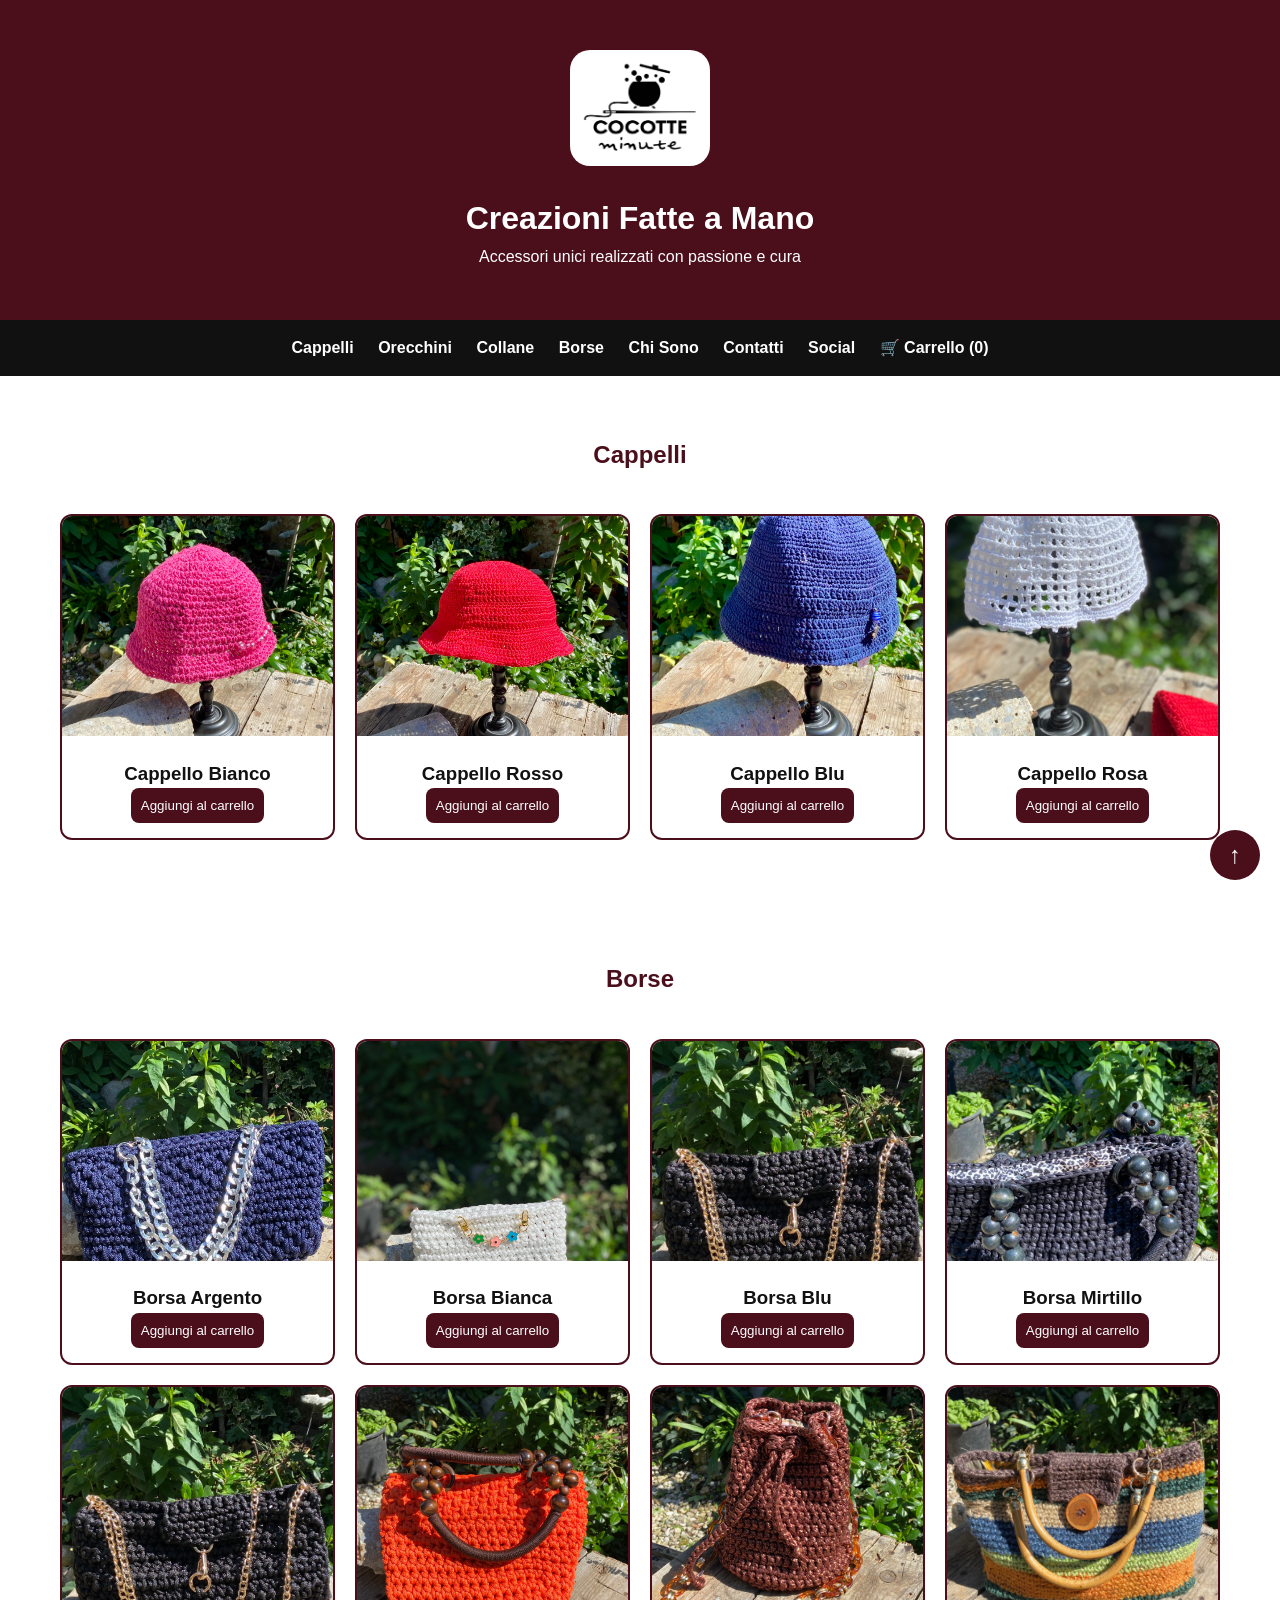
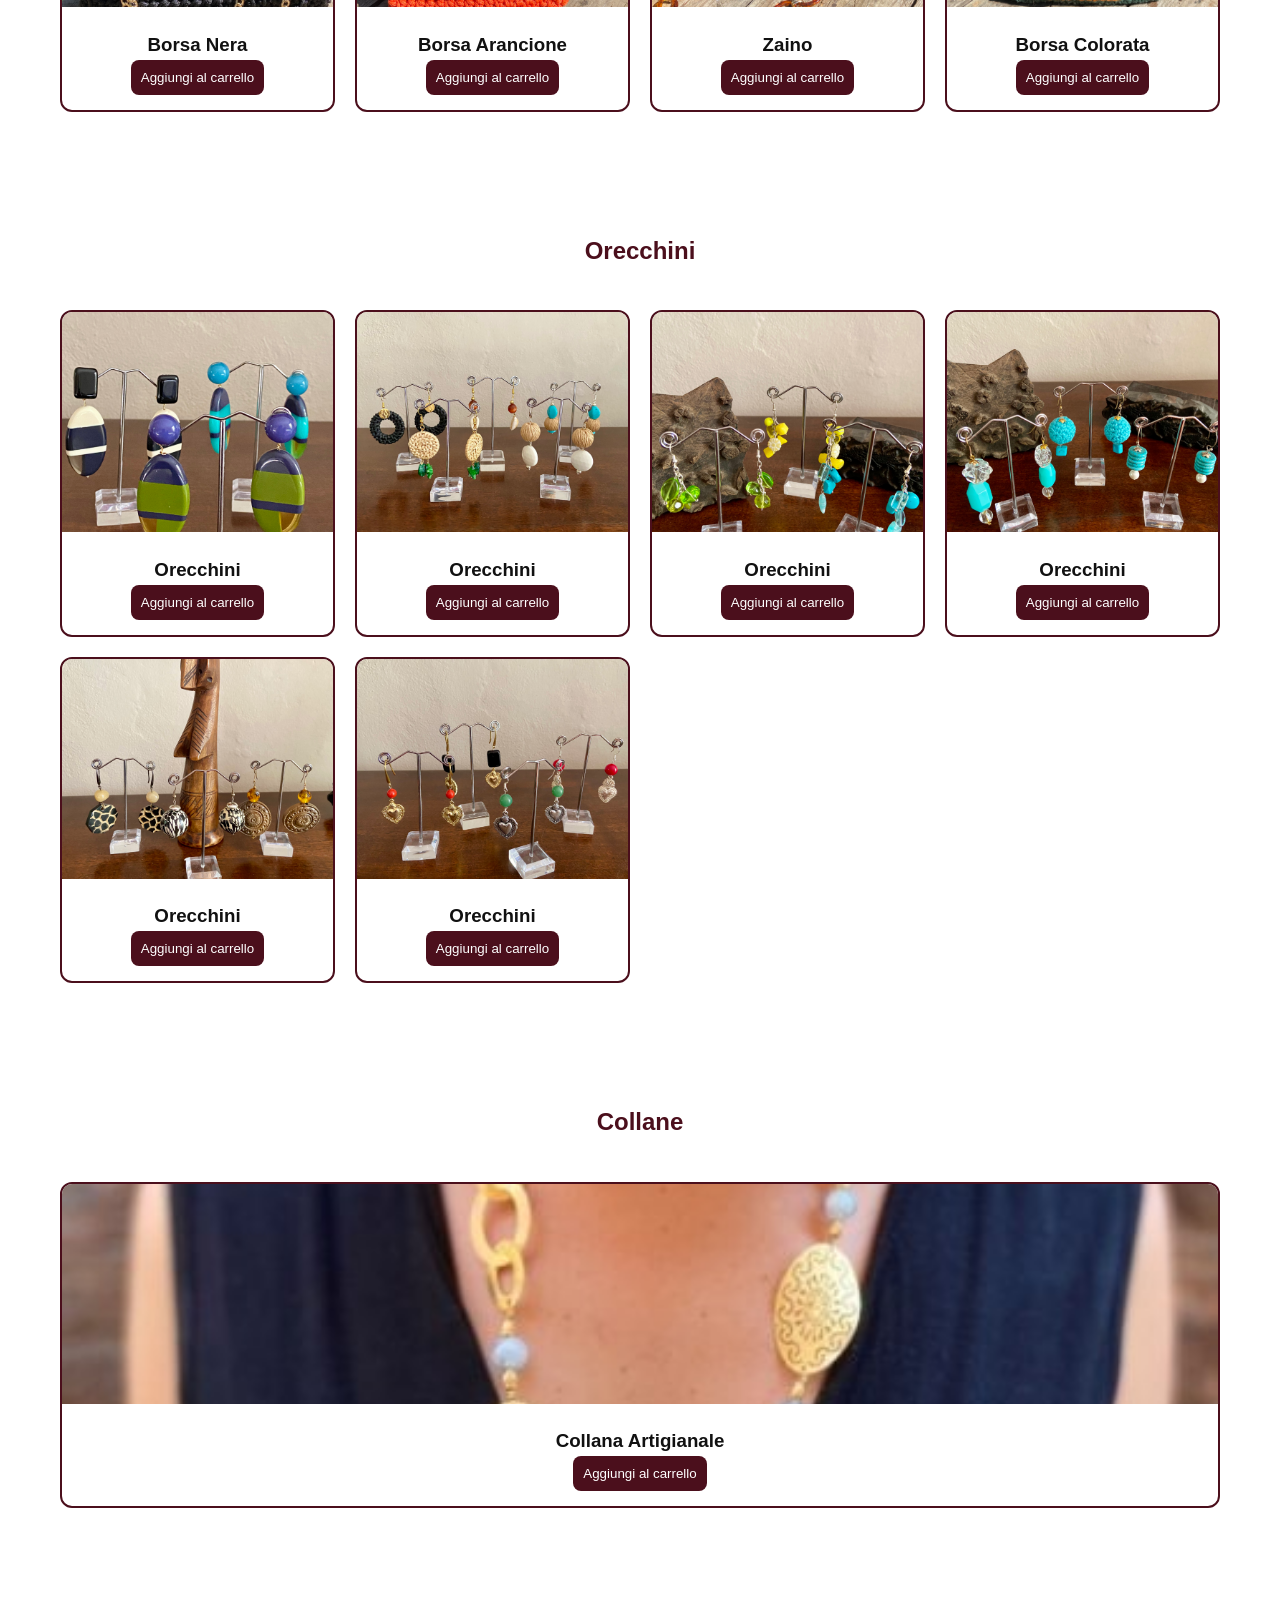
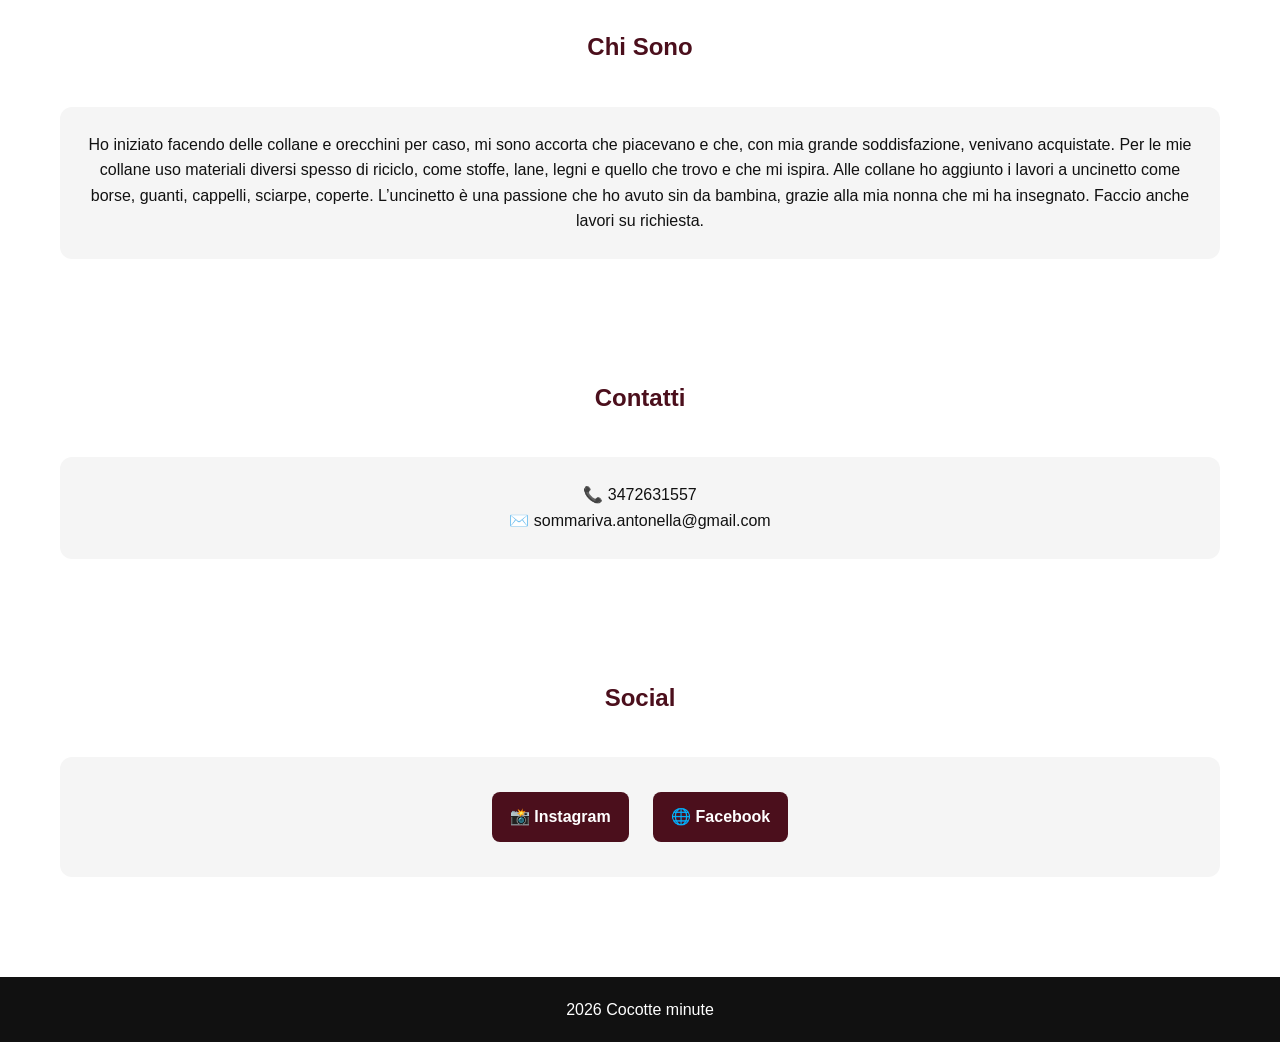
==== index.html @ 90e1b0a0 "Add files via upload" ====
<!DOCTYPE html>
<html lang="it">
<head>
<meta charset="UTF-8">
<meta name="viewport" content="width=device-width, initial-scale=1.0">
<title>Cocotte minute</title>
<link rel="stylesheet" href="style.css">
</head>

<body id="top">

<header>
  <img src="logo.jpg" alt="Logo" class="logo">
  <h1>Creazioni Fatte a Mano</h1>
  <p>Accessori unici realizzati con passione e cura</p>
</header>

<nav>
  <a href="#cappelli">Cappelli</a>
  <a href="#orecchini">Orecchini</a>
  <a href="#collane">Collane</a>
  <a href="#borse">Borse</a>
  <a href="#chi-sono">Chi Sono</a>
  <a href="#contatti">Contatti</a>
  <a href="#social">Social</a>
  <a href="#" onclick="toggleCart()">🛒 Carrello (<span id="cart-count">0</span>)</a>
</nav>

<!-- CARRELLO -->
<div id="cart" class="cart">

  <h3>Il tuo ordine</h3>

  <div id="cart-items"></div>

  <button class="order-btn" onclick="openOrderModal()">
    Invia richiesta ordine
  </button>

  <button class="clear-btn" onclick="clearCart()">
    🛒 Svuota carrello
  </button>

  <button class="close-btn" onclick="toggleCart()">
    Chiudi
  </button>

</div>

<!-- MODALE ORDINE -->
<div id="orderModal" class="modal">

  <div class="modal-content">

    <h3>Personalizza qui il tuo messaggio</h3>

    <textarea id="orderText"></textarea>

    <button onclick="sendEmail()">✉️ Invia con Gmail</button>
    <button onclick="sendWhatsApp()">📞 WhatsApp</button>
    <button onclick="closeModal()">Annulla</button>

  </div>

</div>

<!-- CAPPELLI -->
<section id="cappelli">

  <h2 class="titolo-sezione">Cappelli</h2>

  <div class="griglia-prodotti">

    <div class="card">
      <img src="capbianco.jpg" alt="Cappello Bianco">
      <div class="card-content">
        <h3>Cappello Bianco</h3>
        <button class="add-btn" onclick="addToCart('Cappello Bianco')">Aggiungi al carrello</button>
      </div>
    </div>

    <div class="card">
      <img src="caprosso.jpg" alt="Cappello Rosso">
      <div class="card-content">
        <h3>Cappello Rosso</h3>
        <button class="add-btn" onclick="addToCart('Cappello Rosso')">Aggiungi al carrello</button>
      </div>
    </div>

    <div class="card">
      <img src="capblu.jpg" alt="Cappello Blu">
      <div class="card-content">
        <h3>Cappello Blu</h3>
        <button class="add-btn" onclick="addToCart('Cappello Blu')">Aggiungi al carrello</button>
      </div>
    </div>

    <div class="card">
      <img src="caprosa.jpg" alt="Cappello Rosa">
      <div class="card-content">
        <h3>Cappello Rosa</h3>
        <button class="add-btn" onclick="addToCart('Cappello Rosa')">Aggiungi al carrello</button>
      </div>
    </div>

  </div>
</section>

<!-- BORSE -->
<section id="borse">

  <h2 class="titolo-sezione">Borse</h2>

  <div class="griglia-prodotti">

    <div class="card">
      <img src="borsaarg.jpg" alt="Borsa Argento">
      <div class="card-content">
        <h3>Borsa Argento</h3>
        <button class="add-btn" onclick="addToCart('Borsa Argento')">Aggiungi al carrello</button>
      </div>
    </div>

    <div class="card">
      <img src="borsabianca.jpg" alt="Borsa Bianca">
      <div class="card-content">
        <h3>Borsa Bianca</h3>
        <button class="add-btn" onclick="addToCart('Borsa Bianca')">Aggiungi al carrello</button>
      </div>
    </div>

    <div class="card">
      <img src="borsablu.jpg" alt="Borsa Blu">
      <div class="card-content">
        <h3>Borsa Blu</h3>
        <button class="add-btn" onclick="addToCart('Borsa Blu')">Aggiungi al carrello</button>
      </div>
    </div>

    <div class="card">
      <img src="borsamirt.jpg" alt="Borsa Mirtillo">
      <div class="card-content">
        <h3>Borsa Mirtillo</h3>
        <button class="add-btn" onclick="addToCart('Borsa Mirtillo')">Aggiungi al carrello</button>
      </div>
    </div>

    <div class="card">
      <img src="borsanera.jpg" alt="Borsa Nera">
      <div class="card-content">
        <h3>Borsa Nera</h3>
        <button class="add-btn" onclick="addToCart('Borsa Nera')">Aggiungi al carrello</button>
      </div>
    </div>

    <div class="card">
      <img src="borsaara.jpg" alt="Borsa Arancione">
      <div class="card-content">
        <h3>Borsa Arancione</h3>
        <button class="add-btn" onclick="addToCart('Borsa Arancione')">Aggiungi al carrello</button>
      </div>
    </div>

    <div class="card">
      <img src="borsazaino.jpg" alt="Zaino">
      <div class="card-content">
        <h3>Zaino</h3>
        <button class="add-btn" onclick="addToCart('Zaino')">Aggiungi al carrello</button>
      </div>
    </div>

    <div class="card">
      <img src="borsacol.jpg" alt="Borsa Colorata">
      <div class="card-content">
        <h3>Borsa Colorata</h3>
        <button class="add-btn" onclick="addToCart('Borsa Colorata')">Aggiungi al carrello</button>
      </div>
    </div>

  </div>
</section>

<!-- ORECCHINI -->
<section id="orecchini">

  <h2 class="titolo-sezione">Orecchini</h2>

  <div class="griglia-prodotti">

    <div class="card">
      <img src="orecchini.jpg" alt="Orecchini">
      <div class="card-content">
        <h3>Orecchini</h3>
        <button class="add-btn" onclick="addToCart('Orecchini')">Aggiungi al carrello</button>
      </div>
    </div>

    <div class="card">
      <img src="orecchini1.jpg" alt="Orecchini 1">
      <div class="card-content">
        <h3>Orecchini</h3>
        <button class="add-btn" onclick="addToCart('Orecchini 1')">Aggiungi al carrello</button>
      </div>
    </div>

    <div class="card">
      <img src="orecchini2.jpg" alt="Orecchini 2">
      <div class="card-content">
        <h3>Orecchini</h3>
        <button class="add-btn" onclick="addToCart('Orecchini 2')">Aggiungi al carrello</button>
      </div>
    </div>

    <div class="card">
      <img src="orecchini3.jpg" alt="Orecchini 3">
      <div class="card-content">
        <h3>Orecchini</h3>
        <button class="add-btn" onclick="addToCart('Orecchini 3')">Aggiungi al carrello</button>
      </div>
    </div>

    <div class="card">
      <img src="orecchini4.jpg" alt="Orecchini 4">
      <div class="card-content">
        <h3>Orecchini</h3>
        <button class="add-btn" onclick="addToCart('Orecchini 4')">Aggiungi al carrello</button>
      </div>
    </div>

    <div class="card">
      <img src="orecchini5.jpg" alt="Orecchini 5">
      <div class="card-content">
        <h3>Orecchini</h3>
        <button class="add-btn" onclick="addToCart('Orecchini 5')">Aggiungi al carrello</button>
      </div>
    </div>

  </div>
</section>

<!-- COLLANE -->
<section id="collane">

  <h2 class="titolo-sezione">Collane</h2>

  <div class="griglia-prodotti">
    <div class="card">
      <img src="collana.jpg" alt="Collana">
      <div class="card-content">
        <h3>Collana Artigianale</h3>
        <button class="add-btn" onclick="addToCart('Collana Artigianale')">Aggiungi al carrello</button>
      </div>
    </div>
  </div>

</section>

<!-- CHI SONO -->
<section id="chi-sono">
  <h2 class="titolo-sezione">Chi Sono</h2>
  <div class="chi-sono">
    <p>Ho iniziato facendo delle collane e orecchini per caso, mi sono accorta che piacevano e che, con mia grande soddisfazione, venivano acquistate. 
      Per le mie collane uso materiali diversi spesso di riciclo, come stoffe, lane, legni e quello che trovo e che mi ispira. 
      Alle collane ho aggiunto i lavori a uncinetto come borse, guanti, cappelli, sciarpe, coperte.
      L’uncinetto è una passione che ho avuto sin da bambina, grazie alla mia nonna che mi ha insegnato. 
      Faccio anche lavori su richiesta.
      </p>
  </div>
</section>

<!-- CONTATTI -->
<section id="contatti">

  <h2 class="titolo-sezione">Contatti</h2>

  <div class="contatti-box">

    <p>📞 3472631557</p>
    <a href="tel:+393472631557" class="phone-btn">📞Chiama subito</a>

    <p>✉️ sommariva.antonella@gmail.com</p>
    <a href="mailto:sommariva.antonella@gmail.com" class="phone-btn">✉️ Invia email</a>

  </div>

</section>

<!-- SOCIAL -->
<section id="social">

  <h2 class="titolo-sezione">Social</h2>

  <div class="social-box">
    <a href="https://instagram.com/tuoprofilo" target="_blank">📸 Instagram</a>
    <a href="https://facebook.com/tuoprofilo" target="_blank">🌐 Facebook</a>
  </div>

</section>

<footer>
  <p>2026 Cocotte minute</p>
</footer>

<a href="#top" class="torna-su">↑</a>

<script>

/* SOLO MODIFICA MAIL GMAIL */

function sendEmail(){

  let text = document.getElementById('orderText').value;

  let url = "https://mail.google.com/mail/?view=cm&fs=1"
    + "&to=sommariva.antonella@gmail.com"
    + "&su=" + encodeURIComponent("Nuovo ordine dal sito")
    + "&body=" + encodeURIComponent(text);

  window.open(url, "_blank");
}


let cart = [];

function addToCart(item){
  const existing = cart.find(p => p.name === item);
  if(existing) existing.qty++;
  else cart.push({name:item, qty:1});
  updateCart();
}

function updateCart(){
  let total = 0;
  cart.forEach(i => total += i.qty);

  document.getElementById("cart-count").innerText = total;

  const cartItems = document.getElementById("cart-items");

  if(cart.length === 0){
    cartItems.innerHTML = "<p style='text-align:center;padding:20px;'>🛒Il carrello è vuoto</p>";
    return;
  }

  cartItems.innerHTML = cart.map((item,index)=>
    `<div class="cart-item">
      <span>${item.name}</span>
      <div class="qty-controls">
        <button onclick="decreaseQty(${index})">-</button>
        <span>${item.qty}</span>
        <button onclick="increaseQty(${index})">+</button>
      </div>
    </div>`
  ).join("");
}

function increaseQty(i){ cart[i].qty++; updateCart(); }
function decreaseQty(i){ cart[i].qty>1 ? cart[i].qty-- : cart.splice(i,1); updateCart(); }

function toggleCart(){
  document.getElementById('cart').classList.toggle('open');
  updateCart();
}

function clearCart(){
  cart = [];
  updateCart();
}

function openOrderModal(){
  let text = "Ordine:\n\n";
  cart.forEach(i => text += i.name+" x"+i.qty+"\n");
  document.getElementById('orderText').value = text;
  document.getElementById('orderModal').style.display="flex";
}

function closeModal(){
  document.getElementById('orderModal').style.display="none";
}

function sendWhatsApp(){
  let text = document.getElementById('orderText').value;
  window.open("https://wa.me/393472631557?text="+encodeURIComponent(text));
}

</script>

</body>
</html>
---- style.css ----
*{
  margin:0;
  padding:0;
  box-sizing:border-box;
  font-family:Arial, Helvetica, sans-serif;
}

body{
  background:#fff;
  color:#111;
  line-height:1.6;
}

header{
  background:#4b0f1c;
  color:#fff;
  text-align:center;
  padding:50px 20px;
}

nav{
  background:#111;
  text-align:center;
  padding:15px;
  position:sticky;
  top:0;
  z-index:10;
}

nav a{
  color:#fff;
  margin:0 10px;
  text-decoration:none;
  font-weight:bold;
}

section{
  max-width:1200px;
  margin:auto;
  padding:60px 20px;
}

.titolo-sezione{
  text-align:center;
  color:#4b0f1c;
  margin-bottom:40px;
}

.griglia-prodotti{
  display:grid;
  grid-template-columns:repeat(auto-fit,minmax(250px,1fr));
  gap:20px;
}

.card{
  border:2px solid #4b0f1c;
  border-radius:12px;
  overflow:hidden;
  background:#fff;
}

.card img{
  width:100%;
  height:220px;
  object-fit:cover;
}

.card-content{
  padding:15px;
  text-align:center;
}

.add-btn{
  background:#4b0f1c;
  color:#fff;
  border:none;
  padding:10px;
  border-radius:8px;
  cursor:pointer;
}

.contatti-box,.chi-sono,.social-box{
  background:#f5f5f5;
  padding:25px;
  border-radius:12px;
  text-align:center;
}

.social-box a{
  display:inline-flex;
  align-items:center;
  gap:8px;
  margin:10px;
  padding:12px 18px;
  background:#4b0f1c;
  color:#fff;
  text-decoration:none;
  border-radius:8px;
  font-weight:bold;
}

.social-box a:hover{
  background:#2d0912;
}

footer{
  background:#111;
  color:#fff;
  text-align:center;
  padding:20px;
  margin-top:40px;
}

.torna-su{
  position:fixed;
  bottom:20px;
  right:20px;
  width:50px;
  height:50px;
  border-radius:50%;
  background:#4b0f1c;
  color:#fff;
  display:flex;
  align-items:center;
  justify-content:center;
  text-decoration:none;
  font-size:1.5rem;
  z-index:999;
}

.cart{
  position:fixed;
  top:0;
  right:-320px;
  width:300px;
  height:100%;
  background:#fff;
  border-left:3px solid #4b0f1c;
  padding:20px;
  transition:0.3s;
  z-index:1000;
}

.cart.open{
  right:0;
}

.order-btn,
.close-btn,
.clear-btn{
  width:100%;
  margin-top:10px;
  padding:10px;
  border:none;
  cursor:pointer;
  background:#111;
  color:#fff;
  border-radius:8px;
  font-weight:bold;
  transition:0.2s;
}

.order-btn:hover,
.close-btn:hover,
.clear-btn:hover{
  background:#4b0f1c;
}

.modal{
  display:none;
  position:fixed;
  top:0;
  left:0;
  width:100%;
  height:100%;
  background:rgba(0,0,0,0.6);
  justify-content:center;
  align-items:center;
  z-index:2000;
}

.modal-content{
  background:#fff;
  padding:20px;
  width:90%;
  max-width:400px;
  border-radius:12px;
}

.modal-content textarea{
  width:100%;
  height:120px;
  margin:10px 0;
}

.modal-content button{
  width:100%;
  margin-top:10px;
  padding:10px;
  background:#4b0f1c;
  color:#fff;
  border:none;
  border-radius:8px;
  cursor:pointer;
}

/* RESPONSIVE */
@media (max-width:768px){
  nav{
    display:flex;
    flex-wrap:wrap;
    justify-content:center;
  }

  nav a{
    margin:5px;
    font-size:14px;
  }

  .griglia-prodotti{
    grid-template-columns:repeat(auto-fit,minmax(180px,1fr));
  }

  .card img{
    height:160px;
  }
}

@media (max-width:480px){
  nav a{
    font-size:12px;
    padding:4px;
  }

  .modal-content{
    width:95%;
  }
}

/* CARRELLO */

.cart-item{
  display:flex;
  justify-content:space-between;
  align-items:center;
  margin:15px 0;
}

.qty-controls{
  display:flex;
  align-items:center;
  gap:10px;
}

.qty-controls button{
  width:28px;
  height:28px;
  border:none;
  background:#4b0f1c;
  color:white;
  border-radius:5px;
  cursor:pointer;
}

/* BOTTONE TELEFONO */

.phone-btn{
  display:none;
}

@media (max-width:768px){

  .phone-btn{
    display:inline-block;
    margin-top:15px;
    background:#4b0f1c;
    color:white;
    padding:12px 18px;
    border-radius:8px;
    text-decoration:none;
    font-weight:bold;
  }

}
.logo{
  width:140px;
  max-width:80%;
  margin-bottom:20px;
  border-radius:20px;
  object-fit:cover;
}
@media (max-width:768px){

  .logo{
    width:100px;
  }

}
.clear-btn{
  width:100%;
  margin-top:10px;
  padding:10px;
  border:none;
  cursor:pointer;
  background:#111;
  color:#fff;
  border-radius:8px;
  font-weight:bold;
}

.clear-btn:hover{
  background:#4b0f1c;
}
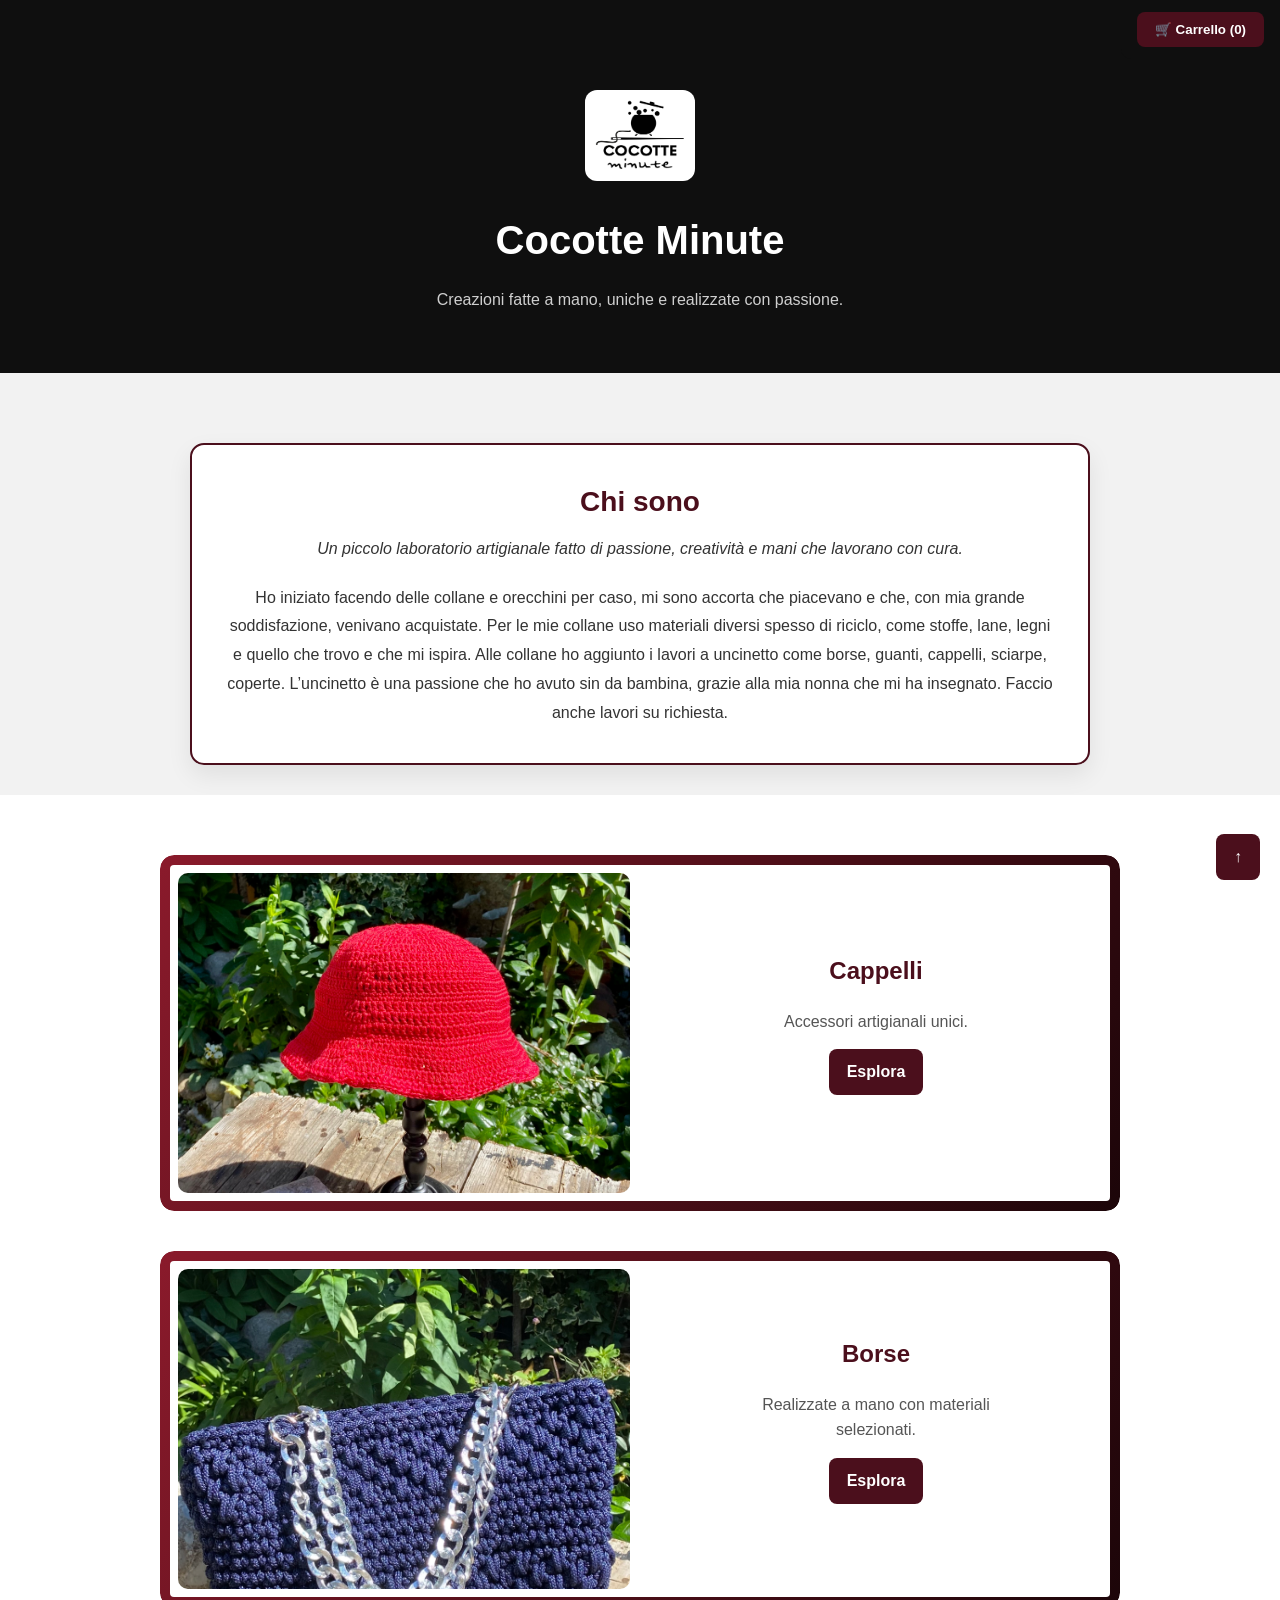
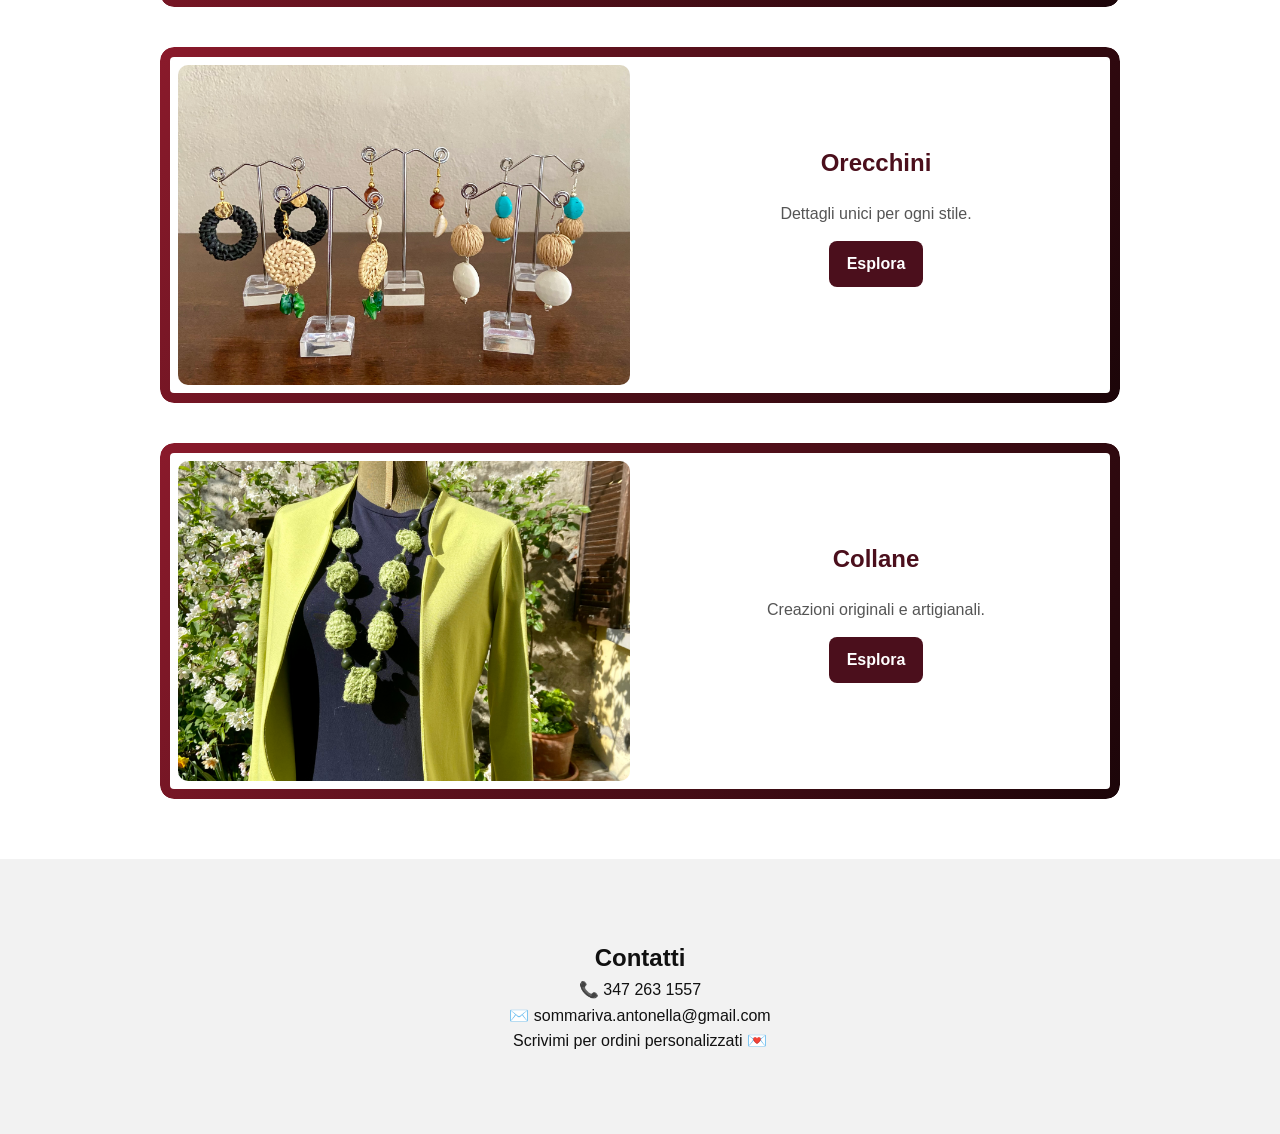
==== commit 84f6b8d7: "Sito aggiornato con nuovi file e immagini" ====
--- a/index.html
+++ b/index.html
@@ -3,28 +3,18 @@
 <head>
 <meta charset="UTF-8">
 <meta name="viewport" content="width=device-width, initial-scale=1.0">
-<title>Cocotte minute</title>
-<link rel="stylesheet" href="style.css">
+<title>Cocotte Minute</title>
+<link rel="stylesheet" href="style.css?v=4">
 </head>
 
 <body id="top">
 
-<header>
-  <img src="logo.jpg" alt="Logo" class="logo">
-  <h1>Creazioni Fatte a Mano</h1>
-  <p>Accessori unici realizzati con passione e cura</p>
-</header>
-
-<nav>
-  <a href="#cappelli">Cappelli</a>
-  <a href="#orecchini">Orecchini</a>
-  <a href="#collane">Collane</a>
-  <a href="#borse">Borse</a>
-  <a href="#chi-sono">Chi Sono</a>
-  <a href="#contatti">Contatti</a>
-  <a href="#social">Social</a>
-  <a href="#" onclick="toggleCart()">🛒 Carrello (<span id="cart-count">0</span>)</a>
-</nav>
+<!-- TOP BAR -->
+<div class="topbar">
+  <button onclick="toggleCart()">
+    🛒 Carrello (<span id="cart-count">0</span>)
+  </button>
+</div>
 
 <!-- CARRELLO -->
 <div id="cart" class="cart">
@@ -33,358 +23,223 @@
 
   <div id="cart-items"></div>
 
-  <button class="order-btn" onclick="openOrderModal()">
-    Invia richiesta ordine
-  </button>
-
-  <button class="clear-btn" onclick="clearCart()">
-    🛒 Svuota carrello
-  </button>
-
-  <button class="close-btn" onclick="toggleCart()">
-    Chiudi
-  </button>
+  <!-- BOTTONI IN COLONNA -->
+  <div class="cart-buttons">
+
+    <button class="btn" onclick="openOrder()">Acquista</button>
+    <button class="btn" onclick="clearCart()">Svuota carrello</button>
+    <button class="btn" onclick="toggleCart()">Chiudi</button>
+
+  </div>
 
 </div>
 
-<!-- MODALE ORDINE -->
+<!-- MODAL ORDINE -->
 <div id="orderModal" class="modal">
 
   <div class="modal-content">
 
-    <h3>Personalizza qui il tuo messaggio</h3>
+    <h3>Completa il tuo ordine</h3>
 
     <textarea id="orderText"></textarea>
 
-    <button onclick="sendEmail()">✉️ Invia con Gmail</button>
-    <button onclick="sendWhatsApp()">📞 WhatsApp</button>
-    <button onclick="closeModal()">Annulla</button>
+    <button class="btn" onclick="sendWhatsApp()">WhatsApp</button>
+    <button class="btn" onclick="sendEmail()">Gmail</button>
+    <button class="btn" onclick="closeModal()">Chiudi</button>
 
   </div>
 
 </div>
 
-<!-- CAPPELLI -->
-<section id="cappelli">
-
-  <h2 class="titolo-sezione">Cappelli</h2>
-
-  <div class="griglia-prodotti">
-
-    <div class="card">
-      <img src="capbianco.jpg" alt="Cappello Bianco">
-      <div class="card-content">
-        <h3>Cappello Bianco</h3>
-        <button class="add-btn" onclick="addToCart('Cappello Bianco')">Aggiungi al carrello</button>
+<!-- HERO -->
+<header class="hero-top">
+
+  <img src="logo.jpg" class="logo" alt="logo">
+
+  <h1>Cocotte Minute</h1>
+
+  <p>Creazioni fatte a mano, uniche e realizzate con passione.</p>
+
+</header>
+<section class="about-intro">
+
+  <div class="about-box">
+
+    <h2>Chi sono</h2>
+
+    <p class="about-subtitle">
+    Un piccolo laboratorio artigianale fatto di passione, creatività e mani che lavorano con cura.
+    </p>
+
+    <p>
+    Ho iniziato facendo delle collane e orecchini per caso, mi sono accorta che piacevano e che, con mia grande soddisfazione, venivano acquistate.
+	Per le mie collane uso materiali diversi spesso di riciclo, come stoffe, lane, legni e quello che trovo e che mi ispira.
+	Alle collane ho aggiunto i lavori a uncinetto come borse, guanti, cappelli, sciarpe, coperte.
+	L’uncinetto è una passione che ho avuto sin da bambina, grazie alla mia nonna che mi ha insegnato.
+	Faccio anche lavori su richiesta.
+    </p>
+
+  </div>
+
+</section>
+<!-- SEZIONI -->
+<section class="sezioni">
+
+  <div class="block">
+    <img src="caprosso.jpg">
+    <div class="text">
+      <h2>Cappelli</h2>
+      <p>Accessori artigianali unici.</p>
+      <a class="btn" href="cappelli.html">Esplora</a>
+    </div>
+  </div>
+
+  <div class="block">
+    <img src="borsaarg.jpg">
+    <div class="text">
+      <h2>Borse</h2>
+      <p>Realizzate a mano con materiali selezionati.</p>
+      <a class="btn" href="borse.html">Esplora</a>
+    </div>
+  </div>
+
+  <div class="block">
+    <img src="orecchini.jpg">
+    <div class="text">
+      <h2>Orecchini</h2>
+      <p>Dettagli unici per ogni stile.</p>
+      <a class="btn" href="orecchini.html">Esplora</a>
+    </div>
+  </div>
+
+  <div class="block">
+    <img src="col.jpg">
+    <div class="text">
+      <h2>Collane</h2>
+      <p>Creazioni originali e artigianali.</p>
+      <a class="btn" href="collane.html">Esplora</a>
+    </div>
+  </div>
+
+</section>
+
+<!-- CONTATTI -->
+<section class="contact">
+
+  <h2>Contatti</h2>
+
+  <p>📞 347 263 1557</p>
+  <p>✉️ sommariva.antonella@gmail.com</p>
+
+  <p>Scrivimi per ordini personalizzati 💌</p>
+
+</section>
+
+<!-- TORNA SU -->
+<a href="#top" class="scroll-top btn">↑</a>
+
+<script>
+
+let cart = [];
+
+function addToCart(name){
+
+  let item = cart.find(i => i.name === name);
+
+  if(item){
+    item.qty++;
+  } else {
+    cart.push({name:name, qty:1});
+  }
+
+  updateCart();
+}
+
+function updateCart(){
+
+  let total = 0;
+  cart.forEach(i => total += i.qty);
+
+  document.getElementById("cart-count").innerText = total;
+
+  let box = document.getElementById("cart-items");
+
+  if(cart.length === 0){
+    box.innerHTML = "<p style='text-align:center;'>Carrello vuoto</p>";
+    return;
+  }
+
+  box.innerHTML = cart.map((i,index)=>`
+    <div class="cart-item">
+
+      <span class="cart-name">${i.name}</span>
+
+      <div class="qty-controls">
+        <button onclick="minus(${index})">-</button>
+        <span class="qty">${i.qty}</span>
+        <button onclick="plus(${index})">+</button>
       </div>
-    </div>
-
-    <div class="card">
-      <img src="caprosso.jpg" alt="Cappello Rosso">
-      <div class="card-content">
-        <h3>Cappello Rosso</h3>
-        <button class="add-btn" onclick="addToCart('Cappello Rosso')">Aggiungi al carrello</button>
-      </div>
-    </div>
-
-    <div class="card">
-      <img src="capblu.jpg" alt="Cappello Blu">
-      <div class="card-content">
-        <h3>Cappello Blu</h3>
-        <button class="add-btn" onclick="addToCart('Cappello Blu')">Aggiungi al carrello</button>
-      </div>
-    </div>
-
-    <div class="card">
-      <img src="caprosa.jpg" alt="Cappello Rosa">
-      <div class="card-content">
-        <h3>Cappello Rosa</h3>
-        <button class="add-btn" onclick="addToCart('Cappello Rosa')">Aggiungi al carrello</button>
-      </div>
-    </div>
-
-  </div>
-</section>
-
-<!-- BORSE -->
-<section id="borse">
-
-  <h2 class="titolo-sezione">Borse</h2>
-
-  <div class="griglia-prodotti">
-
-    <div class="card">
-      <img src="borsaarg.jpg" alt="Borsa Argento">
-      <div class="card-content">
-        <h3>Borsa Argento</h3>
-        <button class="add-btn" onclick="addToCart('Borsa Argento')">Aggiungi al carrello</button>
-      </div>
-    </div>
-
-    <div class="card">
-      <img src="borsabianca.jpg" alt="Borsa Bianca">
-      <div class="card-content">
-        <h3>Borsa Bianca</h3>
-        <button class="add-btn" onclick="addToCart('Borsa Bianca')">Aggiungi al carrello</button>
-      </div>
-    </div>
-
-    <div class="card">
-      <img src="borsablu.jpg" alt="Borsa Blu">
-      <div class="card-content">
-        <h3>Borsa Blu</h3>
-        <button class="add-btn" onclick="addToCart('Borsa Blu')">Aggiungi al carrello</button>
-      </div>
-    </div>
-
-    <div class="card">
-      <img src="borsamirt.jpg" alt="Borsa Mirtillo">
-      <div class="card-content">
-        <h3>Borsa Mirtillo</h3>
-        <button class="add-btn" onclick="addToCart('Borsa Mirtillo')">Aggiungi al carrello</button>
-      </div>
-    </div>
-
-    <div class="card">
-      <img src="borsanera.jpg" alt="Borsa Nera">
-      <div class="card-content">
-        <h3>Borsa Nera</h3>
-        <button class="add-btn" onclick="addToCart('Borsa Nera')">Aggiungi al carrello</button>
-      </div>
-    </div>
-
-    <div class="card">
-      <img src="borsaara.jpg" alt="Borsa Arancione">
-      <div class="card-content">
-        <h3>Borsa Arancione</h3>
-        <button class="add-btn" onclick="addToCart('Borsa Arancione')">Aggiungi al carrello</button>
-      </div>
-    </div>
-
-    <div class="card">
-      <img src="borsazaino.jpg" alt="Zaino">
-      <div class="card-content">
-        <h3>Zaino</h3>
-        <button class="add-btn" onclick="addToCart('Zaino')">Aggiungi al carrello</button>
-      </div>
-    </div>
-
-    <div class="card">
-      <img src="borsacol.jpg" alt="Borsa Colorata">
-      <div class="card-content">
-        <h3>Borsa Colorata</h3>
-        <button class="add-btn" onclick="addToCart('Borsa Colorata')">Aggiungi al carrello</button>
-      </div>
-    </div>
-
-  </div>
-</section>
-
-<!-- ORECCHINI -->
-<section id="orecchini">
-
-  <h2 class="titolo-sezione">Orecchini</h2>
-
-  <div class="griglia-prodotti">
-
-    <div class="card">
-      <img src="orecchini.jpg" alt="Orecchini">
-      <div class="card-content">
-        <h3>Orecchini</h3>
-        <button class="add-btn" onclick="addToCart('Orecchini')">Aggiungi al carrello</button>
-      </div>
-    </div>
-
-    <div class="card">
-      <img src="orecchini1.jpg" alt="Orecchini 1">
-      <div class="card-content">
-        <h3>Orecchini</h3>
-        <button class="add-btn" onclick="addToCart('Orecchini 1')">Aggiungi al carrello</button>
-      </div>
-    </div>
-
-    <div class="card">
-      <img src="orecchini2.jpg" alt="Orecchini 2">
-      <div class="card-content">
-        <h3>Orecchini</h3>
-        <button class="add-btn" onclick="addToCart('Orecchini 2')">Aggiungi al carrello</button>
-      </div>
-    </div>
-
-    <div class="card">
-      <img src="orecchini3.jpg" alt="Orecchini 3">
-      <div class="card-content">
-        <h3>Orecchini</h3>
-        <button class="add-btn" onclick="addToCart('Orecchini 3')">Aggiungi al carrello</button>
-      </div>
-    </div>
-
-    <div class="card">
-      <img src="orecchini4.jpg" alt="Orecchini 4">
-      <div class="card-content">
-        <h3>Orecchini</h3>
-        <button class="add-btn" onclick="addToCart('Orecchini 4')">Aggiungi al carrello</button>
-      </div>
-    </div>
-
-    <div class="card">
-      <img src="orecchini5.jpg" alt="Orecchini 5">
-      <div class="card-content">
-        <h3>Orecchini</h3>
-        <button class="add-btn" onclick="addToCart('Orecchini 5')">Aggiungi al carrello</button>
-      </div>
-    </div>
-
-  </div>
-</section>
-
-<!-- COLLANE -->
-<section id="collane">
-
-  <h2 class="titolo-sezione">Collane</h2>
-
-  <div class="griglia-prodotti">
-    <div class="card">
-      <img src="collana.jpg" alt="Collana">
-      <div class="card-content">
-        <h3>Collana Artigianale</h3>
-        <button class="add-btn" onclick="addToCart('Collana Artigianale')">Aggiungi al carrello</button>
-      </div>
-    </div>
-  </div>
-
-</section>
-
-<!-- CHI SONO -->
-<section id="chi-sono">
-  <h2 class="titolo-sezione">Chi Sono</h2>
-  <div class="chi-sono">
-    <p>Ho iniziato facendo delle collane e orecchini per caso, mi sono accorta che piacevano e che, con mia grande soddisfazione, venivano acquistate. 
-      Per le mie collane uso materiali diversi spesso di riciclo, come stoffe, lane, legni e quello che trovo e che mi ispira. 
-      Alle collane ho aggiunto i lavori a uncinetto come borse, guanti, cappelli, sciarpe, coperte.
-      L’uncinetto è una passione che ho avuto sin da bambina, grazie alla mia nonna che mi ha insegnato. 
-      Faccio anche lavori su richiesta.
-      </p>
-  </div>
-</section>
-
-<!-- CONTATTI -->
-<section id="contatti">
-
-  <h2 class="titolo-sezione">Contatti</h2>
-
-  <div class="contatti-box">
-
-    <p>📞 3472631557</p>
-    <a href="tel:+393472631557" class="phone-btn">📞Chiama subito</a>
-
-    <p>✉️ sommariva.antonella@gmail.com</p>
-    <a href="mailto:sommariva.antonella@gmail.com" class="phone-btn">✉️ Invia email</a>
-
-  </div>
-
-</section>
-
-<!-- SOCIAL -->
-<section id="social">
-
-  <h2 class="titolo-sezione">Social</h2>
-
-  <div class="social-box">
-    <a href="https://instagram.com/tuoprofilo" target="_blank">📸 Instagram</a>
-    <a href="https://facebook.com/tuoprofilo" target="_blank">🌐 Facebook</a>
-  </div>
-
-</section>
-
-<footer>
-  <p>2026 Cocotte minute</p>
-</footer>
-
-<a href="#top" class="torna-su">↑</a>
-
-<script>
-
-/* SOLO MODIFICA MAIL GMAIL */
+
+    </div>
+  `).join("");
+}
+
+function plus(i){
+  cart[i].qty++;
+  updateCart();
+}
+
+function minus(i){
+  if(cart[i].qty > 1){
+    cart[i].qty--;
+  } else {
+    cart.splice(i,1);
+  }
+  updateCart();
+}
+
+function clearCart(){
+  cart = [];
+  updateCart();
+}
+
+function toggleCart(){
+  document.getElementById("cart").classList.toggle("open");
+}
+
+function openOrder(){
+
+  let text = "Vorrei ordinare:\n\n";
+
+  cart.forEach(i=>{
+    text += "- " + i.name + " x" + i.qty + "\n";
+  });
+
+  document.getElementById("orderText").value = text;
+  document.getElementById("orderModal").style.display="flex";
+}
+
+function closeModal(){
+  document.getElementById("orderModal").style.display="none";
+}
+
+function sendWhatsApp(){
+  let text = document.getElementById("orderText").value;
+  window.open("https://wa.me/393472631557?text="+encodeURIComponent(text));
+}
 
 function sendEmail(){
-
-  let text = document.getElementById('orderText').value;
+  let text = document.getElementById("orderText").value;
 
   let url = "https://mail.google.com/mail/?view=cm&fs=1"
     + "&to=sommariva.antonella@gmail.com"
-    + "&su=" + encodeURIComponent("Nuovo ordine dal sito")
+    + "&su=COCOTTE MINUTE - ORDINE"
     + "&body=" + encodeURIComponent(text);
 
   window.open(url, "_blank");
 }
 
-
-let cart = [];
-
-function addToCart(item){
-  const existing = cart.find(p => p.name === item);
-  if(existing) existing.qty++;
-  else cart.push({name:item, qty:1});
-  updateCart();
-}
-
-function updateCart(){
-  let total = 0;
-  cart.forEach(i => total += i.qty);
-
-  document.getElementById("cart-count").innerText = total;
-
-  const cartItems = document.getElementById("cart-items");
-
-  if(cart.length === 0){
-    cartItems.innerHTML = "<p style='text-align:center;padding:20px;'>🛒Il carrello è vuoto</p>";
-    return;
-  }
-
-  cartItems.innerHTML = cart.map((item,index)=>
-    `<div class="cart-item">
-      <span>${item.name}</span>
-      <div class="qty-controls">
-        <button onclick="decreaseQty(${index})">-</button>
-        <span>${item.qty}</span>
-        <button onclick="increaseQty(${index})">+</button>
-      </div>
-    </div>`
-  ).join("");
-}
-
-function increaseQty(i){ cart[i].qty++; updateCart(); }
-function decreaseQty(i){ cart[i].qty>1 ? cart[i].qty-- : cart.splice(i,1); updateCart(); }
-
-function toggleCart(){
-  document.getElementById('cart').classList.toggle('open');
-  updateCart();
-}
-
-function clearCart(){
-  cart = [];
-  updateCart();
-}
-
-function openOrderModal(){
-  let text = "Ordine:\n\n";
-  cart.forEach(i => text += i.name+" x"+i.qty+"\n");
-  document.getElementById('orderText').value = text;
-  document.getElementById('orderModal').style.display="flex";
-}
-
-function closeModal(){
-  document.getElementById('orderModal').style.display="none";
-}
-
-function sendWhatsApp(){
-  let text = document.getElementById('orderText').value;
-  window.open("https://wa.me/393472631557?text="+encodeURIComponent(text));
-}
-
 </script>
 
 </body>
-</html>
-
+</html>
--- a/style.css
+++ b/style.css
@@ -1,142 +1,209 @@
+:root{
+  --bordeaux:#4b0f1c;
+  --black:#0f0f0f;
+  --gray:#f2f2f2;
+}
+
+/* RESET */
 *{
   margin:0;
   padding:0;
   box-sizing:border-box;
-  font-family:Arial, Helvetica, sans-serif;
+  font-family:Arial, sans-serif;
 }
 
 body{
-  background:#fff;
+  background:white;
   color:#111;
   line-height:1.6;
 }
 
-header{
-  background:#4b0f1c;
-  color:#fff;
+/* =========================
+   HERO
+========================= */
+.hero-top{
   text-align:center;
-  padding:50px 20px;
-}
-
-nav{
-  background:#111;
+  padding:90px 20px 60px;
+  background:var(--black);
+  color:white;
+}
+
+.hero-top h1{
+  font-size:40px;
+  margin-top:10px;
+}
+
+.hero-top p{
+  max-width:600px;
+  margin:15px auto 0;
+  color:#cfcfcf;
+}
+
+.logo{
+  width:110px;
+  border-radius:12px;
+  margin-bottom:10px;
+}
+
+/* =========================
+   SEZIONI
+========================= */
+.sezioni{
+  display:flex;
+  flex-direction:column;
+  gap:40px;
+  padding:60px 20px;
+  max-width:1000px;
+  margin:auto;
+}
+
+/* =========================
+   BLOCCO PRODOTTI
+========================= */
+.block{
+  position:relative;
+  display:grid;
+  grid-template-columns:1fr 1fr;
+  gap:20px;
+  padding:18px;
+  border-radius:14px;
+  overflow:hidden;
+  background:white;
+}
+
+/* 🔥 BORDO ANIMATO */
+.block::before{
+  content:"";
+  position:absolute;
+  inset:0;
+  padding:10px;
+  border-radius:14px;
+
+  background:linear-gradient(
+    120deg,
+    #8a1a2b,
+    #000,
+    #4b0f1c,
+    #000,
+    #6a1220
+  );
+
+  background-size:500% 500%;
+  animation:borderMove 8s linear infinite;
+
+  -webkit-mask:
+    linear-gradient(#000 0 0) content-box,
+    linear-gradient(#000 0 0);
+  -webkit-mask-composite: xor;
+  mask-composite: exclude;
+
+  pointer-events:none;
+
+  box-shadow:
+    0 0 25px rgba(75,15,28,0.6),
+    0 0 50px rgba(75,15,28,0.3);
+}
+
+/* ANIMAZIONE BORDO */
+@keyframes borderMove{
+  0%{background-position:0% 50%;}
+  50%{background-position:100% 50%;}
+  100%{background-position:0% 50%;}
+}
+
+/* IMMAGINE */
+.block img{
+  width:100%;
+  height:320px;
+  object-fit:cover;
+  border-radius:10px;
+}
+
+/* =========================
+   TESTO CENTRATO (FIX RICHIESTO)
+========================= */
+.text{
+  display:flex;
+  flex-direction:column;
+  justify-content:center;
   text-align:center;
-  padding:15px;
-  position:sticky;
+  padding:5px 20px 15px 20px;
+}
+
+/* TITOLO ATTACCATO AL BORDO SUPERIORE */
+.text h2{
+  color:var(--bordeaux);
+  font-size:24px;
+
+  margin:0;
+  margin-top:0;
+
+  /* lo porta in alto nel blocco */
+  align-self:center;
+
+  position:relative;
+  top:-8px; /* 🔥 lo avvicina al bordo animato */
+}
+
+/* DESCRIZIONE */
+.text p{
+  color:#555;
+  margin:10px 0 15px 0;
+  max-width:280px;
+  align-self:center;
+}
+
+/* BOTTONE */
+.text a{
+  display:inline-block;
+  padding:10px 20px;
+  background:var(--bordeaux);
+  color:white;
+  text-decoration:none;
+  border-radius:6px;
+  transition:0.3s;
+  align-self:center;
+}
+
+.text a:hover{
+  background:#2b0a10;
+  transform:scale(1.05);
+}
+
+/* =========================
+   TOP BAR CARRELLO
+========================= */
+.topbar{
+  position:fixed;
   top:0;
-  z-index:10;
-}
-
-nav a{
-  color:#fff;
-  margin:0 10px;
-  text-decoration:none;
+  right:0;
+  background:#0f0f0f;
+  padding:12px 16px;
+  z-index:9999;
+  border-bottom-left-radius:10px;
+}
+
+.cart-icon{
+  background:none;
+  border:none;
+  color:white;
   font-weight:bold;
-}
-
-section{
-  max-width:1200px;
-  margin:auto;
-  padding:60px 20px;
-}
-
-.titolo-sezione{
-  text-align:center;
-  color:#4b0f1c;
-  margin-bottom:40px;
-}
-
-.griglia-prodotti{
-  display:grid;
-  grid-template-columns:repeat(auto-fit,minmax(250px,1fr));
-  gap:20px;
-}
-
-.card{
-  border:2px solid #4b0f1c;
-  border-radius:12px;
-  overflow:hidden;
-  background:#fff;
-}
-
-.card img{
-  width:100%;
-  height:220px;
-  object-fit:cover;
-}
-
-.card-content{
-  padding:15px;
-  text-align:center;
-}
-
-.add-btn{
-  background:#4b0f1c;
-  color:#fff;
-  border:none;
-  padding:10px;
-  border-radius:8px;
   cursor:pointer;
-}
-
-.contatti-box,.chi-sono,.social-box{
-  background:#f5f5f5;
-  padding:25px;
-  border-radius:12px;
-  text-align:center;
-}
-
-.social-box a{
-  display:inline-flex;
-  align-items:center;
-  gap:8px;
-  margin:10px;
-  padding:12px 18px;
-  background:#4b0f1c;
-  color:#fff;
-  text-decoration:none;
-  border-radius:8px;
-  font-weight:bold;
-}
-
-.social-box a:hover{
-  background:#2d0912;
-}
-
-footer{
-  background:#111;
-  color:#fff;
-  text-align:center;
-  padding:20px;
-  margin-top:40px;
-}
-
-.torna-su{
-  position:fixed;
-  bottom:20px;
-  right:20px;
-  width:50px;
-  height:50px;
-  border-radius:50%;
-  background:#4b0f1c;
-  color:#fff;
-  display:flex;
-  align-items:center;
-  justify-content:center;
-  text-decoration:none;
-  font-size:1.5rem;
-  z-index:999;
-}
-
+  font-size:16px;
+}
+
+/* =========================
+   CARRELLO
+========================= */
 .cart{
   position:fixed;
-  top:0;
-  right:-320px;
-  width:300px;
+  top:60px;
+  right:-350px;
+  width:320px;
   height:100%;
-  background:#fff;
-  border-left:3px solid #4b0f1c;
-  padding:20px;
+  background:white;
+  border-left:3px solid var(--bordeaux);
+  padding:15px;
   transition:0.3s;
   z-index:1000;
 }
@@ -145,34 +212,30 @@
   right:0;
 }
 
-.order-btn,
-.close-btn,
-.clear-btn{
-  width:100%;
-  margin-top:10px;
-  padding:10px;
+.cart-item{
+  display:flex;
+  justify-content:space-between;
+  margin:10px 0;
+  align-items:center;
+}
+
+.cart-item button{
+  background:var(--bordeaux);
+  color:white;
   border:none;
+  width:25px;
+  height:25px;
+  border-radius:4px;
   cursor:pointer;
-  background:#111;
-  color:#fff;
-  border-radius:8px;
-  font-weight:bold;
-  transition:0.2s;
-}
-
-.order-btn:hover,
-.close-btn:hover,
-.clear-btn:hover{
-  background:#4b0f1c;
-}
-
+}
+
+/* =========================
+   MODAL ORDINE
+========================= */
 .modal{
   display:none;
   position:fixed;
-  top:0;
-  left:0;
-  width:100%;
-  height:100%;
+  inset:0;
   background:rgba(0,0,0,0.6);
   justify-content:center;
   align-items:center;
@@ -180,134 +243,241 @@
 }
 
 .modal-content{
-  background:#fff;
+  background:white;
   padding:20px;
   width:90%;
   max-width:400px;
-  border-radius:12px;
+  border-radius:10px;
 }
 
 .modal-content textarea{
   width:100%;
-  height:120px;
-  margin:10px 0;
-}
-
-.modal-content button{
+  height:150px;
+  margin-top:10px;
+}
+
+/* =========================
+   CONTATTI
+========================= */
+.contact{
+  text-align:center;
+  padding:80px 20px;
+  background:var(--gray);
+}
+
+/* =========================
+   TORNA SU
+========================= */
+.scroll-top{
+  position:fixed;
+  bottom:20px;
+  right:20px;
+  background:var(--bordeaux);
+  color:white;
+  padding:12px;
+  border-radius:50%;
+  text-decoration:none;
+  font-weight:bold;
+}
+
+/* =========================
+   RESPONSIVE
+========================= */
+@media(max-width:768px){
+  .block{
+    grid-template-columns:1fr;
+  }
+
+  .block img{
+    height:220px;
+  }
+
+  .hero-top h1{
+    font-size:32px;
+  }
+}
+.product-grid{
+  display:grid;
+  grid-template-columns:repeat(auto-fit,minmax(230px,1fr));
+  gap:25px;
+  padding:50px 20px;
+  max-width:1100px;
+  margin:auto;
+}
+
+.product-card{
+  border:2px solid var(--bordeaux);
+  border-radius:14px;
+  overflow:hidden;
+  background:white;
+  transition:0.3s;
+}
+
+.product-card:hover{
+  transform:translateY(-5px);
+  box-shadow:0 10px 25px rgba(0,0,0,0.15);
+}
+
+.product-card img{
   width:100%;
-  margin-top:10px;
-  padding:10px;
+  height:250px;
+  object-fit:cover;
+}
+
+.product-info{
+  text-align:center;
+  padding:15px;
+}
+
+.product-info h2{
+  color:var(--bordeaux);
+  margin-bottom:8px;
+}
+
+.product-info p{
+  color:#666;
+  margin-bottom:12px;
+}
+
+.product-info button{
+  padding:10px 18px;
+  background:var(--bordeaux);
+  color:white;
+  border:none;
+  border-radius:6px;
+  cursor:pointer;
+  transition:0.3s;
+}
+
+.product-info button:hover{
+  background:#2b0a10;
+  transform:scale(1.05);
+}
+.btn,
+button,
+.cart button,
+.modal-content button,
+.block a,
+.product-info button{
+  display:inline-block;
+  padding:10px 18px;
   background:#4b0f1c;
   color:#fff;
   border:none;
   border-radius:8px;
+  text-decoration:none;
+  font-weight:bold;
   cursor:pointer;
-}
-
-/* RESPONSIVE */
-@media (max-width:768px){
-  nav{
-    display:flex;
-    flex-wrap:wrap;
-    justify-content:center;
-  }
-
-  nav a{
-    margin:5px;
-    font-size:14px;
-  }
-
-  .griglia-prodotti{
-    grid-template-columns:repeat(auto-fit,minmax(180px,1fr));
-  }
-
-  .card img{
-    height:160px;
-  }
-}
-
-@media (max-width:480px){
-  nav a{
-    font-size:12px;
-    padding:4px;
-  }
-
-  .modal-content{
-    width:95%;
-  }
-}
-
-/* CARRELLO */
-
+  transition:0.3s;
+}
+
+.btn:hover,
+button:hover,
+.block a:hover,
+.product-info button:hover{
+  background:#2b0a10;
+  transform:scale(1.05);
+}
+.cart-buttons{
+  display:flex;
+  flex-direction:column;
+  gap:12px;
+  margin-top:15px;
+}
+
+/* più spazio sotto "Acquista" */
+.cart-buttons button:first-child{
+  margin-bottom:10px;
+}
+/* =========================
+   FIX SOLO CARRELLO (SAFE PATCH)
+========================= */
+
+/* spazio generale carrello → contenuto più pulito */
+.cart{
+  padding-bottom:30px;
+}
+
+/* item più leggibili ma NON cambia layout globale */
 .cart-item{
-  display:flex;
-  justify-content:space-between;
+  margin:14px 0;
+}
+
+/* + e - centrati meglio (solo locale carrello) */
+.qty-controls{
+  display:flex;
   align-items:center;
-  margin:15px 0;
-}
-
-.qty-controls{
+  justify-content:center;
+  gap:10px;
+}
+
+.qty-controls button{
+  width:30px;
+  height:30px;
   display:flex;
   align-items:center;
-  gap:10px;
-}
-
-.qty-controls button{
-  width:28px;
-  height:28px;
-  border:none;
-  background:#4b0f1c;
-  color:white;
-  border-radius:5px;
-  cursor:pointer;
-}
-
-/* BOTTONE TELEFONO */
-
-.phone-btn{
-  display:none;
-}
-
-@media (max-width:768px){
-
-  .phone-btn{
-    display:inline-block;
-    margin-top:15px;
-    background:#4b0f1c;
-    color:white;
-    padding:12px 18px;
-    border-radius:8px;
-    text-decoration:none;
-    font-weight:bold;
-  }
-
-}
-.logo{
-  width:140px;
-  max-width:80%;
+  justify-content:center;
+}
+
+/* TESTO "carrello vuoto" più separato */
+#cart-items p{
+  margin:30px 0 20px;
+}
+
+/* =========================
+   BOTTONI CARRELLO (UNICO FIX IMPORTANTE)
+========================= */
+
+.cart-buttons{
+  display:flex;
+  flex-direction:column;
+  gap:18px;       /* spazio tra i bottoni */
+  margin-top:45px; /* distanza dal contenuto sopra */
+}
+
+/* ogni bottone full width e separato bene */
+.cart-buttons button{
+  width:100%;
+  padding:12px;
+}
+
+/* EXTRA SPAZIO SOLO TRA primo e secondo bottone */
+.cart-buttons button:first-child{
+  margin-bottom:6px;
+}
+.about-intro{
+  padding:70px 20px 30px;
+  background:var(--gray);
+}
+
+.about-box{
+  max-width:900px;
+  margin:auto;
+  background:white;
+  border:2px solid var(--bordeaux);
+  border-radius:14px;
+  padding:35px;
+  box-shadow:0 10px 25px rgba(0,0,0,0.08);
+  text-align:center;
+}
+
+/* TITOLO "CHI SONO" */
+.about-box h2{
+  color:var(--bordeaux);
+  font-size:28px;
+  margin-bottom:10px;
+}
+
+/* SOTTOTITOLO (IMPORTANTE PER FAR CAPIRE CHI È) */
+.about-subtitle{
+  font-style:italic;
+  color:#666;
   margin-bottom:20px;
-  border-radius:20px;
-  object-fit:cover;
-}
-@media (max-width:768px){
-
-  .logo{
-    width:100px;
-  }
-
-}
-.clear-btn{
-  width:100%;
-  margin-top:10px;
-  padding:10px;
-  border:none;
-  cursor:pointer;
-  background:#111;
-  color:#fff;
-  border-radius:8px;
-  font-weight:bold;
-}
-
-.clear-btn:hover{
-  background:#4b0f1c;
-}
+}
+
+/* TESTO PRINCIPALE */
+.about-box p{
+  color:#333;
+  line-height:1.8;
+  font-size:16px;
+}
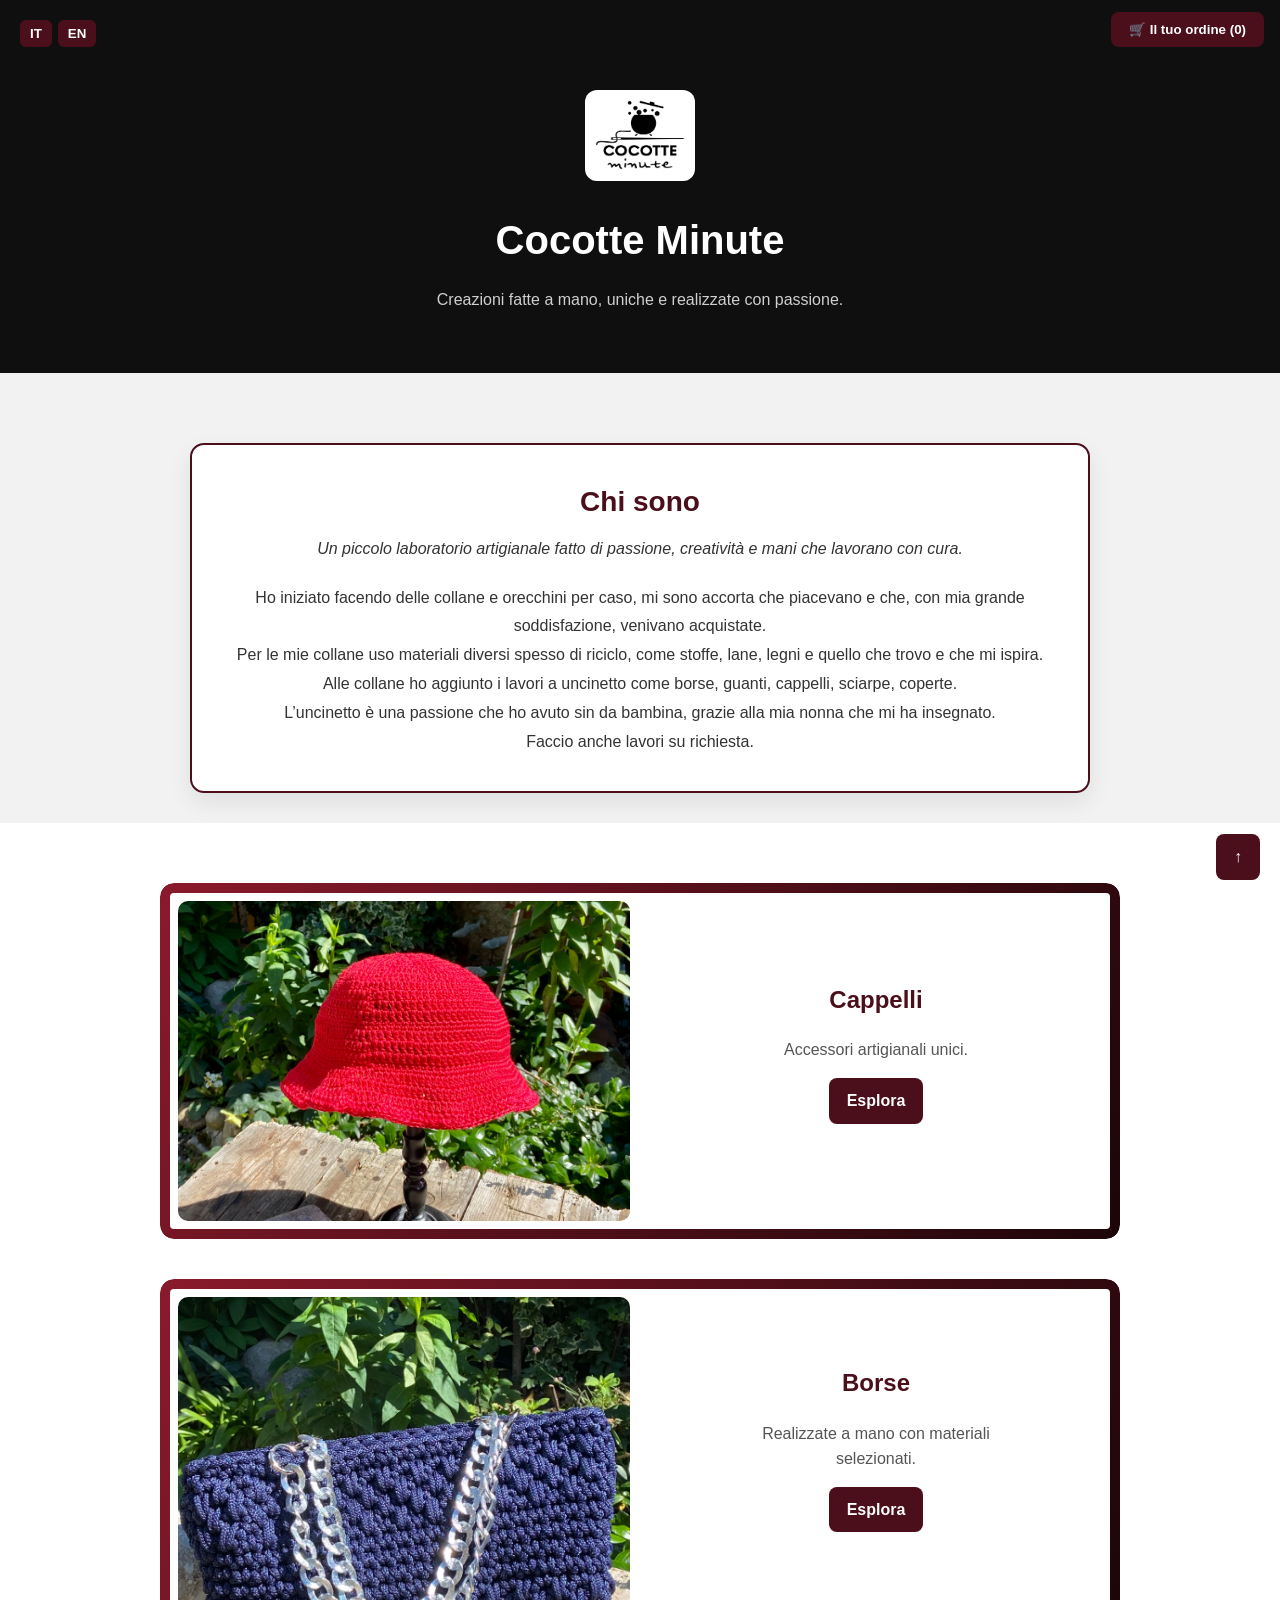
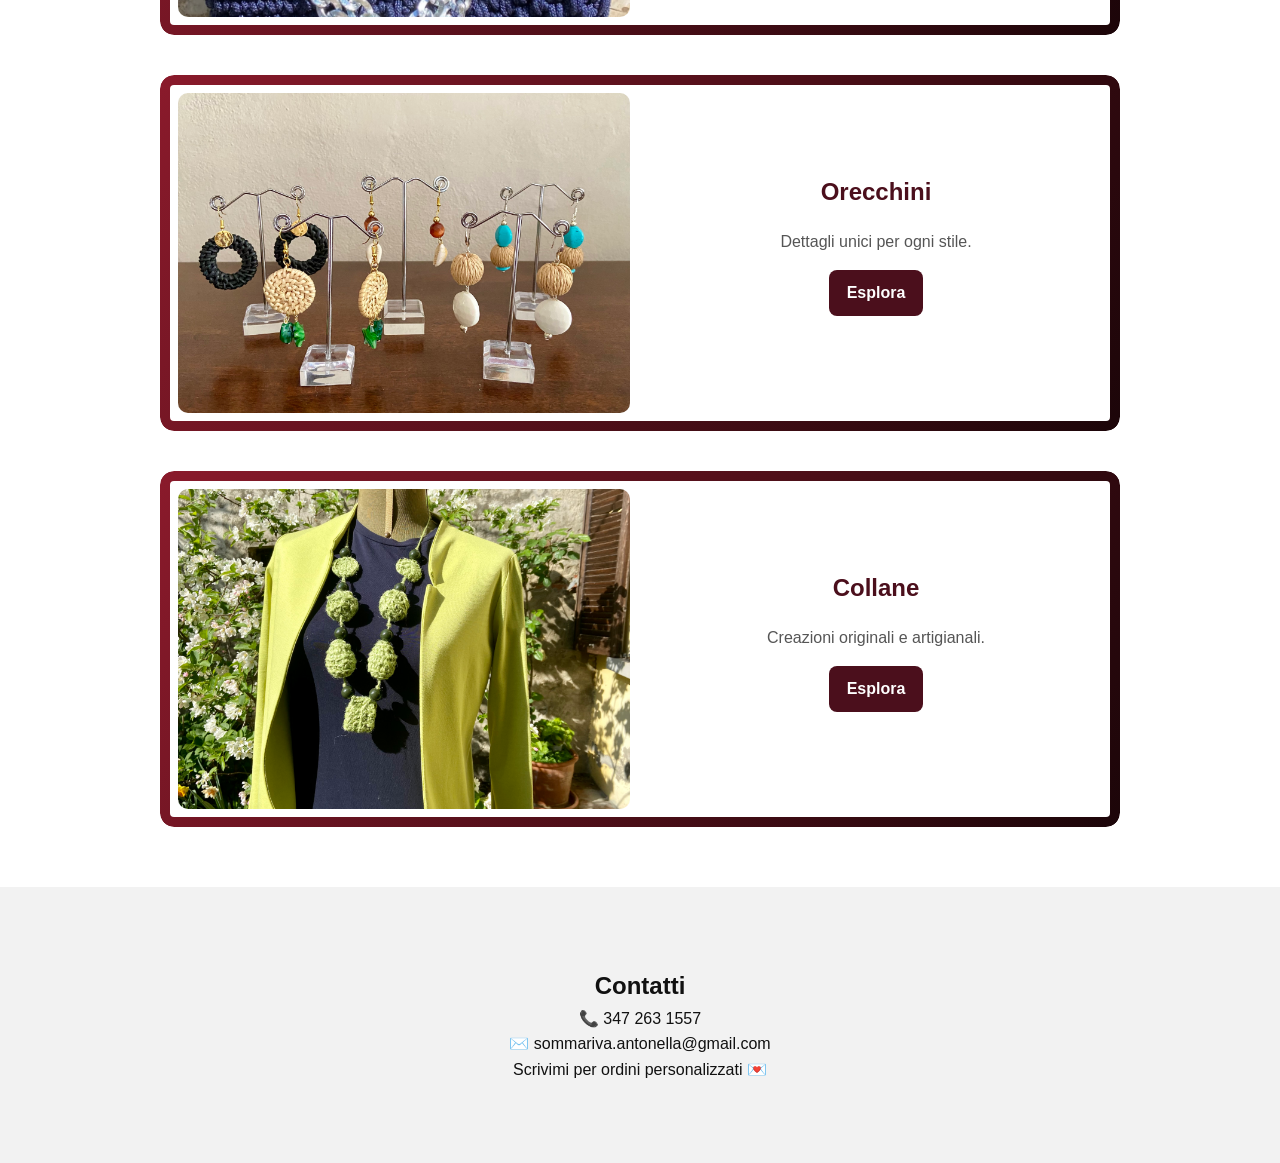
==== commit f8a3a6fa: "Aggiornamento sito" ====
--- a/index.html
+++ b/index.html
@@ -9,46 +9,47 @@
 
 <body id="top">
 
+<!-- 🌍 LANGUAGE -->
+<div class="lang-switch">
+  <button onclick="setLang('it')">IT</button>
+  <button onclick="setLang('en')">EN</button>
+</div>
+
 <!-- TOP BAR -->
 <div class="topbar">
   <button onclick="toggleCart()">
-    🛒 Carrello (<span id="cart-count">0</span>)
+    🛒 <span data-i18n="cartTitle">Carrello</span> (<span id="cart-count">0</span>)
   </button>
 </div>
 
-<!-- CARRELLO -->
+<!-- CART -->
 <div id="cart" class="cart">
 
-  <h3>Il tuo ordine</h3>
+  <h3 data-i18n="cartTitle">Il tuo ordine</h3>
 
   <div id="cart-items"></div>
 
-  <!-- BOTTONI IN COLONNA -->
   <div class="cart-buttons">
-
-    <button class="btn" onclick="openOrder()">Acquista</button>
-    <button class="btn" onclick="clearCart()">Svuota carrello</button>
-    <button class="btn" onclick="toggleCart()">Chiudi</button>
-
+    <button class="btn" onclick="openOrder()" data-i18n="buy">Acquista</button>
+    <button class="btn" onclick="clearCart()" data-i18n="clear">Svuota carrello</button>
+    <button class="btn" onclick="toggleCart()" data-i18n="close">Chiudi</button>
   </div>
 
 </div>
 
-<!-- MODAL ORDINE -->
+<!-- MODAL -->
 <div id="orderModal" class="modal">
-
   <div class="modal-content">
 
-    <h3>Completa il tuo ordine</h3>
+    <h3 data-i18n="orderTitle">Completa il tuo ordine</h3>
 
     <textarea id="orderText"></textarea>
 
     <button class="btn" onclick="sendWhatsApp()">WhatsApp</button>
     <button class="btn" onclick="sendEmail()">Gmail</button>
-    <button class="btn" onclick="closeModal()">Chiudi</button>
-
-  </div>
-
+    <button class="btn" onclick="closeModal()" data-i18n="close">Chiudi</button>
+
+  </div>
 </div>
 
 <!-- HERO -->
@@ -56,102 +57,97 @@
 
   <img src="logo.jpg" class="logo" alt="logo">
 
-  <h1>Cocotte Minute</h1>
-
-  <p>Creazioni fatte a mano, uniche e realizzate con passione.</p>
+  <h1 id="hero-title">Cocotte Minute</h1>
+
+  <p id="hero-text">Creazioni fatte a mano, uniche e realizzate con passione.</p>
 
 </header>
+
+<!-- ABOUT -->
 <section class="about-intro">
 
   <div class="about-box">
 
-    <h2>Chi sono</h2>
-
-    <p class="about-subtitle">
-    Un piccolo laboratorio artigianale fatto di passione, creatività e mani che lavorano con cura.
+    <h2 data-i18n="aboutTitle">Chi sono</h2>
+
+    <p class="about-subtitle" data-i18n="aboutSubtitle">
+      Un piccolo laboratorio artigianale fatto di passione, creatività e mani che lavorano con cura.
     </p>
 
-    <p>
-    Ho iniziato facendo delle collane e orecchini per caso, mi sono accorta che piacevano e che, con mia grande soddisfazione, venivano acquistate.
-	Per le mie collane uso materiali diversi spesso di riciclo, come stoffe, lane, legni e quello che trovo e che mi ispira.
-	Alle collane ho aggiunto i lavori a uncinetto come borse, guanti, cappelli, sciarpe, coperte.
-	L’uncinetto è una passione che ho avuto sin da bambina, grazie alla mia nonna che mi ha insegnato.
-	Faccio anche lavori su richiesta.
+    <p data-i18n="aboutText">
+      Ho iniziato facendo delle collane e orecchini per caso...
     </p>
 
   </div>
 
 </section>
+
 <!-- SEZIONI -->
 <section class="sezioni">
 
   <div class="block">
     <img src="caprosso.jpg">
     <div class="text">
-      <h2>Cappelli</h2>
-      <p>Accessori artigianali unici.</p>
-      <a class="btn" href="cappelli.html">Esplora</a>
+      <h2 data-i18n="cappelliTitle">Cappelli</h2>
+      <p data-i18n="cappelliDesc">Accessori artigianali unici.</p>
+      <a class="btn" href="cappelli.html" data-i18n="explore">Esplora</a>
     </div>
   </div>
 
   <div class="block">
     <img src="borsaarg.jpg">
     <div class="text">
-      <h2>Borse</h2>
-      <p>Realizzate a mano con materiali selezionati.</p>
-      <a class="btn" href="borse.html">Esplora</a>
+      <h2 data-i18n="borseTitle">Borse</h2>
+      <p data-i18n="borseDesc">Realizzate a mano con materiali selezionati.</p>
+      <a class="btn" href="borse.html" data-i18n="explore">Esplora</a>
     </div>
   </div>
 
   <div class="block">
     <img src="orecchini.jpg">
     <div class="text">
-      <h2>Orecchini</h2>
-      <p>Dettagli unici per ogni stile.</p>
-      <a class="btn" href="orecchini.html">Esplora</a>
+      <h2 data-i18n="orecchiniTitle">Orecchini</h2>
+      <p data-i18n="orecchiniDesc">Dettagli unici per ogni stile.</p>
+      <a class="btn" href="orecchini.html" data-i18n="explore">Esplora</a>
     </div>
   </div>
 
   <div class="block">
     <img src="col.jpg">
     <div class="text">
-      <h2>Collane</h2>
-      <p>Creazioni originali e artigianali.</p>
-      <a class="btn" href="collane.html">Esplora</a>
+      <h2 data-i18n="collaneTitle">Collane</h2>
+      <p data-i18n="collaneDesc">Creazioni originali e artigianali.</p>
+      <a class="btn" href="collane.html" data-i18n="explore">Esplora</a>
     </div>
   </div>
 
 </section>
 
-<!-- CONTATTI -->
+<!-- CONTACT -->
 <section class="contact">
 
-  <h2>Contatti</h2>
+  <h2 data-i18n="contactTitle">Contatti</h2>
 
   <p>📞 347 263 1557</p>
   <p>✉️ sommariva.antonella@gmail.com</p>
 
-  <p>Scrivimi per ordini personalizzati 💌</p>
+  <p data-i18n="contactText">Scrivimi per ordini personalizzati 💌</p>
 
 </section>
 
-<!-- TORNA SU -->
+<!-- TOP -->
 <a href="#top" class="scroll-top btn">↑</a>
 
 <script>
 
+/* ================= CART ================= */
+
 let cart = [];
 
 function addToCart(name){
-
   let item = cart.find(i => i.name === name);
-
-  if(item){
-    item.qty++;
-  } else {
-    cart.push({name:name, qty:1});
-  }
-
+  if(item) item.qty++;
+  else cart.push({name:name, qty:1});
   updateCart();
 }
 
@@ -159,7 +155,6 @@
 
   let total = 0;
   cart.forEach(i => total += i.qty);
-
   document.getElementById("cart-count").innerText = total;
 
   let box = document.getElementById("cart-items");
@@ -171,50 +166,26 @@
 
   box.innerHTML = cart.map((i,index)=>`
     <div class="cart-item">
-
-      <span class="cart-name">${i.name}</span>
-
+      <span>${i.name}</span>
       <div class="qty-controls">
         <button onclick="minus(${index})">-</button>
-        <span class="qty">${i.qty}</span>
+        <span>${i.qty}</span>
         <button onclick="plus(${index})">+</button>
       </div>
-
     </div>
   `).join("");
 }
 
-function plus(i){
-  cart[i].qty++;
-  updateCart();
-}
-
-function minus(i){
-  if(cart[i].qty > 1){
-    cart[i].qty--;
-  } else {
-    cart.splice(i,1);
-  }
-  updateCart();
-}
-
-function clearCart(){
-  cart = [];
-  updateCart();
-}
-
-function toggleCart(){
-  document.getElementById("cart").classList.toggle("open");
-}
+function plus(i){ cart[i].qty++; updateCart(); }
+function minus(i){ cart[i].qty>1 ? cart[i].qty-- : cart.splice(i,1); updateCart(); }
+function clearCart(){ cart=[]; updateCart(); }
+function toggleCart(){ document.getElementById("cart").classList.toggle("open"); }
 
 function openOrder(){
-
   let text = "Vorrei ordinare:\n\n";
-
   cart.forEach(i=>{
     text += "- " + i.name + " x" + i.qty + "\n";
   });
-
   document.getElementById("orderText").value = text;
   document.getElementById("orderModal").style.display="flex";
 }
@@ -230,14 +201,98 @@
 
 function sendEmail(){
   let text = document.getElementById("orderText").value;
-
-  let url = "https://mail.google.com/mail/?view=cm&fs=1"
+  let url =
+    "https://mail.google.com/mail/?view=cm&fs=1"
     + "&to=sommariva.antonella@gmail.com"
     + "&su=COCOTTE MINUTE - ORDINE"
     + "&body=" + encodeURIComponent(text);
 
-  window.open(url, "_blank");
-}
+  window.open(url,"_blank");
+}
+
+/* ================= LANGUAGE ================= */
+
+const t = {
+  it: {
+    heroTitle:"Cocotte Minute",
+    heroText:"Creazioni fatte a mano, uniche e realizzate con passione.",
+
+    cappelliTitle:"Cappelli",
+    cappelliDesc:"Accessori artigianali unici.",
+    borseTitle:"Borse",
+    borseDesc:"Realizzate a mano con materiali selezionati.",
+    orecchiniTitle:"Orecchini",
+    orecchiniDesc:"Dettagli unici per ogni stile.",
+    collaneTitle:"Collane",
+    collaneDesc:"Creazioni originali e artigianali.",
+    explore:"Esplora",
+
+    aboutTitle:"Chi sono",
+    aboutSubtitle:"Un piccolo laboratorio artigianale fatto di passione, creatività e mani che lavorano con cura.",
+    aboutText:
+`Ho iniziato facendo delle collane e orecchini per caso, mi sono accorta che piacevano e che, con mia grande soddisfazione, venivano acquistate. 
+Per le mie collane uso materiali diversi spesso di riciclo, come stoffe, lane, legni e quello che trovo e che mi ispira. 
+Alle collane ho aggiunto i lavori a uncinetto come borse, guanti, cappelli, sciarpe, coperte. 
+L’uncinetto è una passione che ho avuto sin da bambina, grazie alla mia nonna che mi ha insegnato. 
+Faccio anche lavori su richiesta.`,
+
+    contactTitle:"Contatti",
+    contactText:"Scrivimi per ordini personalizzati 💌",
+
+    cartTitle:"Il tuo ordine",
+    buy:"Acquista",
+    clear:"Svuota carrello",
+    close:"Chiudi",
+    orderTitle:"Completa il tuo ordine"
+  },
+
+  en: {
+    heroTitle:"Cocotte Minute",
+    heroText:"Unique handmade creations made with passion and care.",
+
+    cappelliTitle:"Hats",
+    cappelliDesc:"Unique handmade accessories.",
+    borseTitle:"Bags",
+    borseDesc:"Handmade with selected materials.",
+    orecchiniTitle:"Earrings",
+    orecchiniDesc:"Unique details for every style.",
+    collaneTitle:"Necklaces",
+    collaneDesc:"Original handmade creations.",
+    explore:"Explore",
+
+    aboutTitle:"About me",
+    aboutSubtitle:"A small handmade workshop driven by passion, creativity and skilled hands.",
+    aboutText:
+`I started by making necklaces and earrings by chance, and I realized they were appreciated and happily purchased. 
+For my necklaces I use different materials, often recycled such as fabrics, wool, wood and anything that inspires me. 
+I later added crochet works such as bags, gloves, hats, scarves and blankets. 
+Crochet has been a passion of mine since childhood thanks to my grandmother who taught me. 
+I also create custom-made pieces on request.`,
+
+    contactTitle:"Contact",
+    contactText:"Contact me for custom orders 💌",
+
+    cartTitle:"Your order",
+    buy:"Checkout",
+    clear:"Clear cart",
+    close:"Close",
+    orderTitle:"Complete your order"
+  }
+};
+
+function setLang(lang){
+  localStorage.setItem("lang",lang);
+
+  document.querySelectorAll("[data-i18n]").forEach(el=>{
+    const key = el.getAttribute("data-i18n");
+    if(t[lang][key]) el.innerText = t[lang][key];
+  });
+
+  document.getElementById("hero-title").innerText = t[lang].heroTitle;
+  document.getElementById("hero-text").innerText = t[lang].heroText;
+}
+
+window.onload = ()=>setLang(localStorage.getItem("lang")||"it");
 
 </script>
 
--- a/style.css
+++ b/style.css
@@ -92,6 +92,9 @@
   animation:borderMove 8s linear infinite;
 
   -webkit-mask:
+    linear-gradient(#000 0 0) content-box,
+    linear-gradient(#000 0 0);
+  mask:
     linear-gradient(#000 0 0) content-box,
     linear-gradient(#000 0 0);
   -webkit-mask-composite: xor;
@@ -480,4 +483,29 @@
   color:#333;
   line-height:1.8;
   font-size:16px;
+}
+.lang-switch{
+  position:fixed;
+  top:12px;
+  left:12px;
+  background:#0f0f0f;
+  padding:8px;
+  border-radius:10px;
+  z-index:9999;
+  display:flex;
+  gap:6px;
+}
+
+.lang-switch button{
+  background:var(--bordeaux);
+  color:white;
+  border:none;
+  padding:6px 10px;
+  border-radius:6px;
+  cursor:pointer;
+  font-weight:bold;
+}
+
+.lang-switch button:hover{
+  background:#2b0a10;
 }
